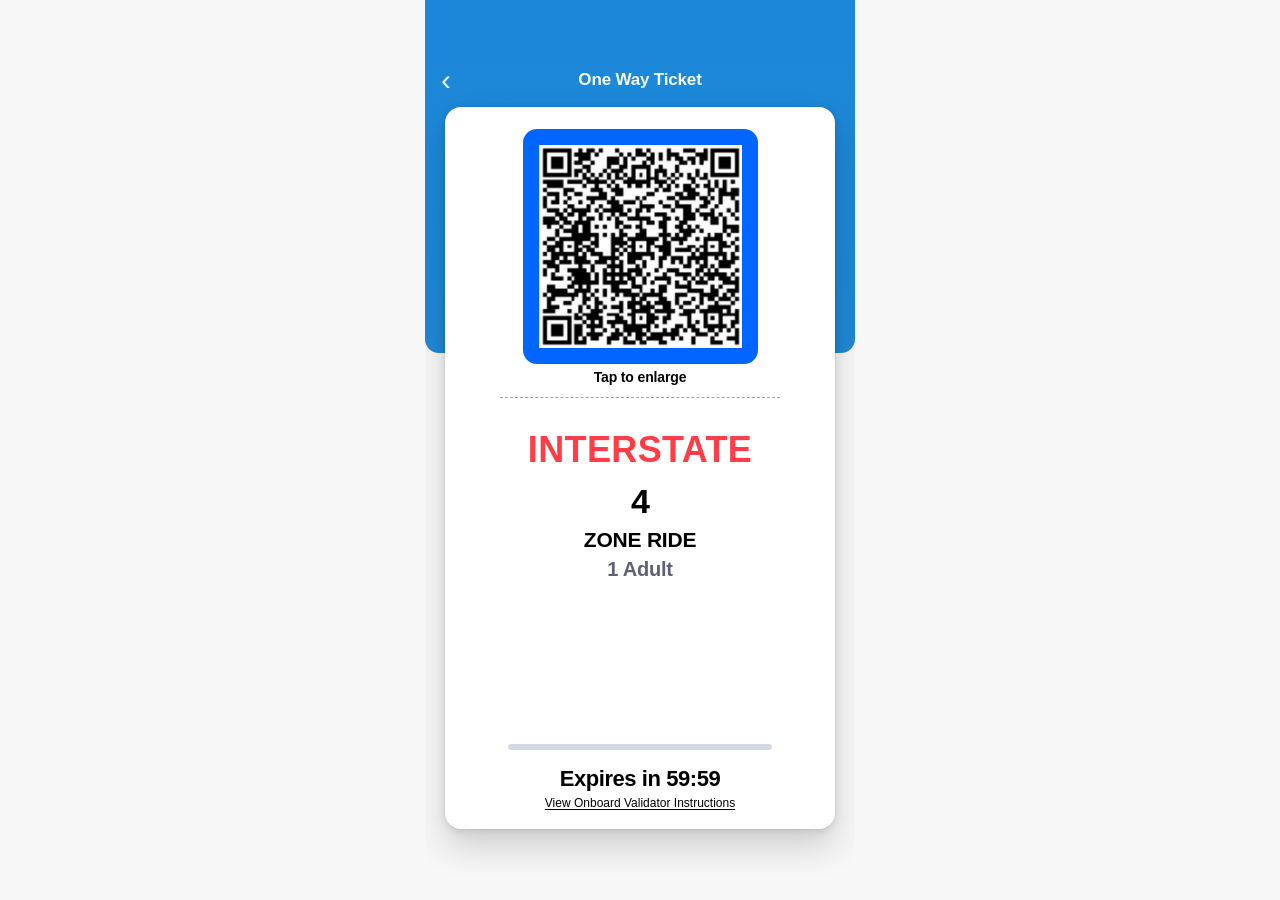
==== index.html @ 3dccbd19 "Add files via upload" ====
<!doctype html>
<html lang="en">
  <head>
    <meta charset="utf-8" />
    <meta
      name="viewport"
      content="width=device-width, initial-scale=1, viewport-fit=cover"
    />
    <meta name="theme-color" content="#1c87d9" />
    <meta name="apple-mobile-web-app-capable" content="yes" />
    <meta name="apple-mobile-web-app-status-bar-style" content="black-translucent" />
    <title>One Way Ticket</title>
    <link rel="manifest" href="manifest.webmanifest" />
    <link rel="apple-touch-icon" sizes="180x180" href="apple-touch-icon.png?v=20260325b" />
    <link rel="icon" type="image/png" href="app-icon.png?v=20260325b" />
    <link rel="stylesheet" href="styles.css?v=20260518b" />
  </head>
  <body>
    <div class="phone-shell">
      <header class="top-hero">
        <div class="nav-row">
          <button class="back-btn" type="button" aria-label="Back">‹</button>
          <h1>One Way Ticket</h1>
          <span class="nav-spacer" aria-hidden="true"></span>
        </div>
      </header>

      <main class="ticket-wrap">
        <section class="ticket-card" aria-label="Ticket Card">
          <div class="qr-frame">
            <img
              src="qr-code.jpg?v=20260325a"
              alt="Ticket QR code"
              onerror="if (!this.dataset.fallback) { this.dataset.fallback = '1'; this.src = 'assets/qr-code.jpg?v=20260325a'; }"
            />
          </div>

          <div class="tap-row">
            <span class="divider" aria-hidden="true"></span>
            <span class="tap-text">Tap to enlarge</span>
            <span class="divider" aria-hidden="true"></span>
          </div>

          <h2>INTERSTATE</h2>
          <p class="zone-number" id="zoneNumber">4</p>
          <p class="zone-label">ZONE RIDE</p>
          <p class="adult-count">1 Adult</p>

          <div class="ticket-footer">
            <div class="pulse-bar" id="pulseBar" aria-hidden="true">
              <img
                src="flashing-bar-cropped.png?v=20260518a"
                alt=""
                onerror="if (!this.dataset.fallback) { this.dataset.fallback = '1'; this.src = 'assets/flashing-bar-cropped.png?v=20260518a'; }"
              />
            </div>

            <div class="progress-track" aria-hidden="true">
              <div class="progress-fill" id="progressFill"></div>
            </div>

            <p class="expires">
              Expires in <span id="countdown">60:00</span>
            </p>

            <a class="validator-link" href="settings.html">
              View Onboard Validator Instructions
            </a>
          </div>
        </section>
      </main>
    </div>

    <script src="app.js?v=20260518b"></script>
  </body>
</html>
---- styles.css ----
:root {
  --hero-blue-top: #1c87d9;
  --hero-blue-bottom: #2088d5;
  --card-bg: #ffffff;
  --qr-frame-blue: #0066ff;
  --red: #ff3d46;
  --text: #000000;
  --adult-text: #5f6075;
  --divider: #9da0a7;
  --track: #d2d9e1;
  --progress: #2388d8;
}

* {
  box-sizing: border-box;
}

html,
body {
  height: 100%;
  margin: 0;
}

body {
  background: #f7f7f7;
  color: var(--text);
  font-family: "SF Pro Display", "SF Pro Text", -apple-system, BlinkMacSystemFont,
    "Helvetica Neue", Arial, sans-serif;
  -webkit-font-smoothing: antialiased;
  text-rendering: optimizeLegibility;
}

.phone-shell {
  position: relative;
  min-height: 100svh;
  max-width: 430px;
  margin: 0 auto;
  background: #f7f7f7;
  overflow: hidden;
}

.top-hero {
  position: relative;
  background: linear-gradient(180deg, var(--hero-blue-top) 0%, var(--hero-blue-bottom) 100%);
  padding-top: max(54px, calc(env(safe-area-inset-top) + 10px));
  padding-bottom: 255px;
  border-bottom-left-radius: 14px;
  border-bottom-right-radius: 14px;
}

.nav-row {
  padding: 0 16px;
  display: grid;
  grid-template-columns: 30px 1fr 30px;
  align-items: center;
  position: relative;
  top: 4px;
}

.back-btn {
  appearance: none;
  background: transparent;
  border: 0;
  color: #eef7ff;
  font-size: 30px;
  line-height: 1;
  padding: 0;
  height: 44px;
  text-align: left;
}

.nav-row h1 {
  margin: 0;
  color: #f7fbff;
  text-align: center;
  font-size: 17px;
  line-height: 1.15;
  font-weight: 650;
  letter-spacing: -0.01em;
}

.ticket-wrap {
  position: relative;
  margin-top: -246px;
  padding-bottom: calc(18px + env(safe-area-inset-bottom));
}

.ticket-card {
  width: calc(100% - 40px);
  margin: 0 auto;
  min-height: clamp(680px, calc(100svh - 178px), 745px);
  background: var(--card-bg);
  border-radius: 16px;
  box-shadow:
    0 0 0 1px rgba(0, 0, 0, 0.04),
    0 2px 8px rgba(0, 0, 0, 0.10),
    0 18px 34px rgba(0, 0, 0, 0.16);
  padding: 22px 16px 18px;
  display: flex;
  flex-direction: column;
}

.qr-frame {
  width: clamp(218px, 54.5vw, 235px);
  height: clamp(218px, 54.5vw, 235px);
  margin: 0 auto;
  border-radius: 14px;
  background: var(--qr-frame-blue);
  display: flex;
  align-items: center;
  justify-content: center;
  padding: clamp(15px, 3.7vw, 16px);
}

.qr-frame img {
  width: 100%;
  height: 100%;
  object-fit: cover;
  background: #fff;
  border-radius: 0;
}

.tap-row {
  display: flex;
  align-items: center;
  gap: 0;
  margin-top: 6px;
  flex-direction: column;
}

.tap-text {
  color: #000000;
  font-size: 14px;
  line-height: 1;
  font-weight: 650;
  letter-spacing: -0.01em;
  margin-bottom: 13px;
}

.divider {
  width: 78%;
  height: 0;
  border: none;
  border-top: 1.5px dashed var(--divider);
}

.divider:first-child {
  display: none;
}

h2 {
  margin: 34px 0 0;
  text-align: center;
  color: var(--red);
  font-size: clamp(31px, 8.1vw, 36px);
  line-height: 0.98;
  font-weight: 760;
  letter-spacing: 0.01em;
}

.zone-number {
  margin: 18px 0 0;
  text-align: center;
  color: #000000;
  font-size: 34px;
  line-height: 0.95;
  font-weight: 700;
  letter-spacing: -0.03em;
}

.zone-label {
  margin: 11px 0 0;
  text-align: center;
  color: #000000;
  font-size: 21px;
  line-height: 1.05;
  font-weight: 680;
  letter-spacing: -0.01em;
}

.adult-count {
  margin: 8px 0 0;
  text-align: center;
  color: var(--adult-text);
  font-size: 20px;
  line-height: 1;
  font-weight: 650;
  letter-spacing: -0.01em;
}

.ticket-footer {
  margin-top: auto;
}

.pulse-bar {
  height: 10px;
  margin: 0 24px 17px;
  display: flex;
  align-items: center;
  justify-content: center;
  transition: opacity 0.15s linear;
}

.pulse-bar img {
  width: 100%;
  height: 100%;
  object-fit: fill;
  border-radius: 1px;
}

.pulse-bar.is-hidden {
  opacity: 0;
}

.progress-track {
  width: 74%;
  margin: 0 auto;
  height: 6px;
  border-radius: 999px;
  background: var(--track);
  overflow: hidden;
}

.progress-fill {
  height: 100%;
  width: 0;
  border-radius: inherit;
  background: var(--progress);
  transition: width 0.25s linear;
}

.expires {
  margin: 18px 0 0;
  text-align: center;
  font-size: 22px;
  line-height: 1;
  font-weight: 760;
  letter-spacing: -0.02em;
}

.validator-link {
  display: block;
  margin: 7px 0 0;
  text-align: center;
  color: #000000;
  font-size: 12px;
  line-height: 1.15;
  font-weight: 400;
  text-decoration: underline;
  text-decoration-thickness: 1px;
  text-underline-offset: 2px;
}

@media (max-width: 410px) {
  .nav-row h1 {
    font-size: 17px;
  }

  .ticket-card {
    width: calc(100% - 40px);
    min-height: clamp(680px, calc(100svh - 178px), 745px);
    border-radius: 14px;
    padding: 20px 16px 17px;
  }

  .qr-frame {
    width: clamp(218px, 54.5vw, 235px);
    height: clamp(218px, 54.5vw, 235px);
    border-radius: 14px;
    padding: 15px;
  }

  h2 {
    margin-top: 34px;
    font-size: 32px;
  }

  .zone-number {
    font-size: 34px;
  }

  .zone-label {
    font-size: 21px;
  }

  .adult-count {
    font-size: 20px;
  }

  .pulse-bar {
    height: 10px;
    margin: 0 24px 17px;
  }

  .progress-track {
    width: 74%;
    height: 6px;
  }

  .expires {
    margin-top: 18px;
    font-size: 22px;
  }

  .validator-link {
    margin-top: 7px;
    font-size: 12px;
  }
}
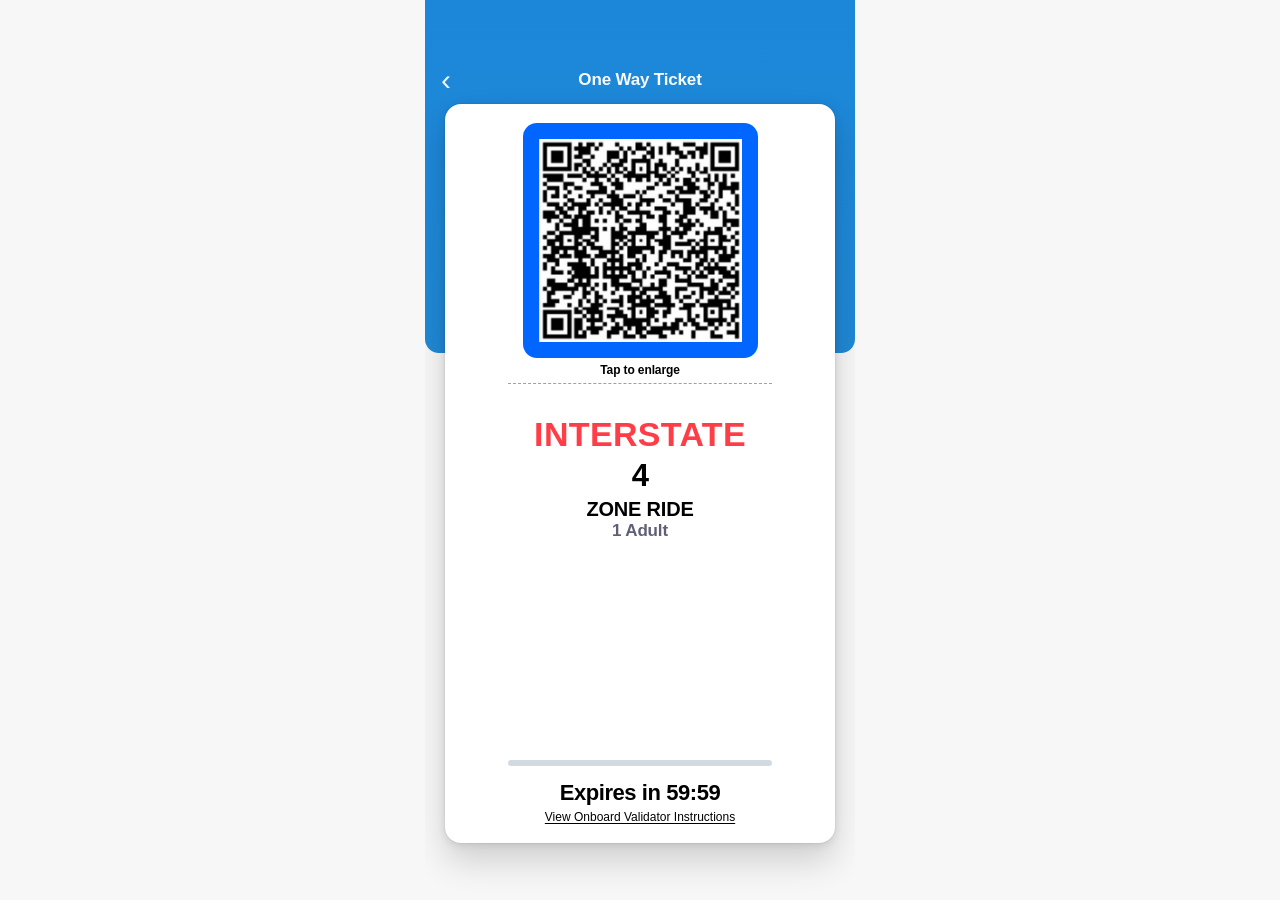
==== commit 974b468d: "Add files via upload" ====
--- a/index.html
+++ b/index.html
@@ -13,7 +13,7 @@
     <link rel="manifest" href="manifest.webmanifest" />
     <link rel="apple-touch-icon" sizes="180x180" href="apple-touch-icon.png?v=20260325b" />
     <link rel="icon" type="image/png" href="app-icon.png?v=20260325b" />
-    <link rel="stylesheet" href="styles.css?v=20260518b" />
+    <link rel="stylesheet" href="styles.css?v=20260518c" />
   </head>
   <body>
     <div class="phone-shell">
@@ -71,6 +71,6 @@
       </main>
     </div>
 
-    <script src="app.js?v=20260518b"></script>
+    <script src="app.js?v=20260518c"></script>
   </body>
 </html>
--- a/styles.css
+++ b/styles.css
@@ -81,28 +81,28 @@
 
 .ticket-wrap {
   position: relative;
-  margin-top: -246px;
+  margin-top: -249px;
   padding-bottom: calc(18px + env(safe-area-inset-bottom));
 }
 
 .ticket-card {
   width: calc(100% - 40px);
   margin: 0 auto;
-  min-height: clamp(680px, calc(100svh - 178px), 745px);
+  min-height: clamp(697px, calc(100svh - 161px), 760px);
   background: var(--card-bg);
   border-radius: 16px;
   box-shadow:
     0 0 0 1px rgba(0, 0, 0, 0.04),
     0 2px 8px rgba(0, 0, 0, 0.10),
     0 18px 34px rgba(0, 0, 0, 0.16);
-  padding: 22px 16px 18px;
+  padding: 19px 16px 18px;
   display: flex;
   flex-direction: column;
 }
 
 .qr-frame {
-  width: clamp(218px, 54.5vw, 235px);
-  height: clamp(218px, 54.5vw, 235px);
+  width: clamp(220px, 54.7vw, 235px);
+  height: clamp(220px, 54.7vw, 235px);
   margin: 0 auto;
   border-radius: 14px;
   background: var(--qr-frame-blue);
@@ -130,18 +130,18 @@
 
 .tap-text {
   color: #000000;
-  font-size: 14px;
+  font-size: 12px;
   line-height: 1;
   font-weight: 650;
   letter-spacing: -0.01em;
-  margin-bottom: 13px;
+  margin-bottom: 7px;
 }
 
 .divider {
-  width: 78%;
+  width: 74%;
   height: 0;
   border: none;
-  border-top: 1.5px dashed var(--divider);
+  border-top: 1.35px dashed var(--divider);
 }
 
 .divider:first-child {
@@ -152,37 +152,37 @@
   margin: 34px 0 0;
   text-align: center;
   color: var(--red);
-  font-size: clamp(31px, 8.1vw, 36px);
+  font-size: clamp(30px, 7.55vw, 34px);
   line-height: 0.98;
   font-weight: 760;
   letter-spacing: 0.01em;
 }
 
 .zone-number {
-  margin: 18px 0 0;
+  margin: 10px 0 0;
   text-align: center;
   color: #000000;
-  font-size: 34px;
+  font-size: 31px;
   line-height: 0.95;
   font-weight: 700;
   letter-spacing: -0.03em;
 }
 
 .zone-label {
-  margin: 11px 0 0;
+  margin: 8px 0 0;
   text-align: center;
   color: #000000;
-  font-size: 21px;
+  font-size: 20px;
   line-height: 1.05;
   font-weight: 680;
   letter-spacing: -0.01em;
 }
 
 .adult-count {
-  margin: 8px 0 0;
+  margin: 2px 0 0;
   text-align: center;
   color: var(--adult-text);
-  font-size: 20px;
+  font-size: 17px;
   line-height: 1;
   font-weight: 650;
   letter-spacing: -0.01em;
@@ -194,7 +194,10 @@
 
 .pulse-bar {
   height: 10px;
-  margin: 0 24px 17px;
+  width: 100vw;
+  margin: 0 0 17px;
+  transform: translateX(-36px);
+  overflow: hidden;
   display: flex;
   align-items: center;
   justify-content: center;
@@ -230,7 +233,7 @@
 }
 
 .expires {
-  margin: 18px 0 0;
+  margin: 16px 0 0;
   text-align: center;
   font-size: 22px;
   line-height: 1;
@@ -258,38 +261,41 @@
 
   .ticket-card {
     width: calc(100% - 40px);
-    min-height: clamp(680px, calc(100svh - 178px), 745px);
+    min-height: clamp(697px, calc(100svh - 161px), 760px);
     border-radius: 14px;
-    padding: 20px 16px 17px;
+    padding: 19px 16px 17px;
   }
 
   .qr-frame {
-    width: clamp(218px, 54.5vw, 235px);
-    height: clamp(218px, 54.5vw, 235px);
+    width: clamp(220px, 54.7vw, 235px);
+    height: clamp(220px, 54.7vw, 235px);
     border-radius: 14px;
     padding: 15px;
   }
 
   h2 {
     margin-top: 34px;
-    font-size: 32px;
+    font-size: 30px;
   }
 
   .zone-number {
-    font-size: 34px;
+    font-size: 31px;
   }
 
   .zone-label {
-    font-size: 21px;
+    font-size: 20px;
   }
 
   .adult-count {
-    font-size: 20px;
+    font-size: 17px;
   }
 
   .pulse-bar {
     height: 10px;
-    margin: 0 24px 17px;
+    width: 100vw;
+  margin: 0 0 17px;
+  transform: translateX(-36px);
+  overflow: hidden;
   }
 
   .progress-track {
@@ -298,7 +304,7 @@
   }
 
   .expires {
-    margin-top: 18px;
+    margin-top: 16px;
     font-size: 22px;
   }
 
